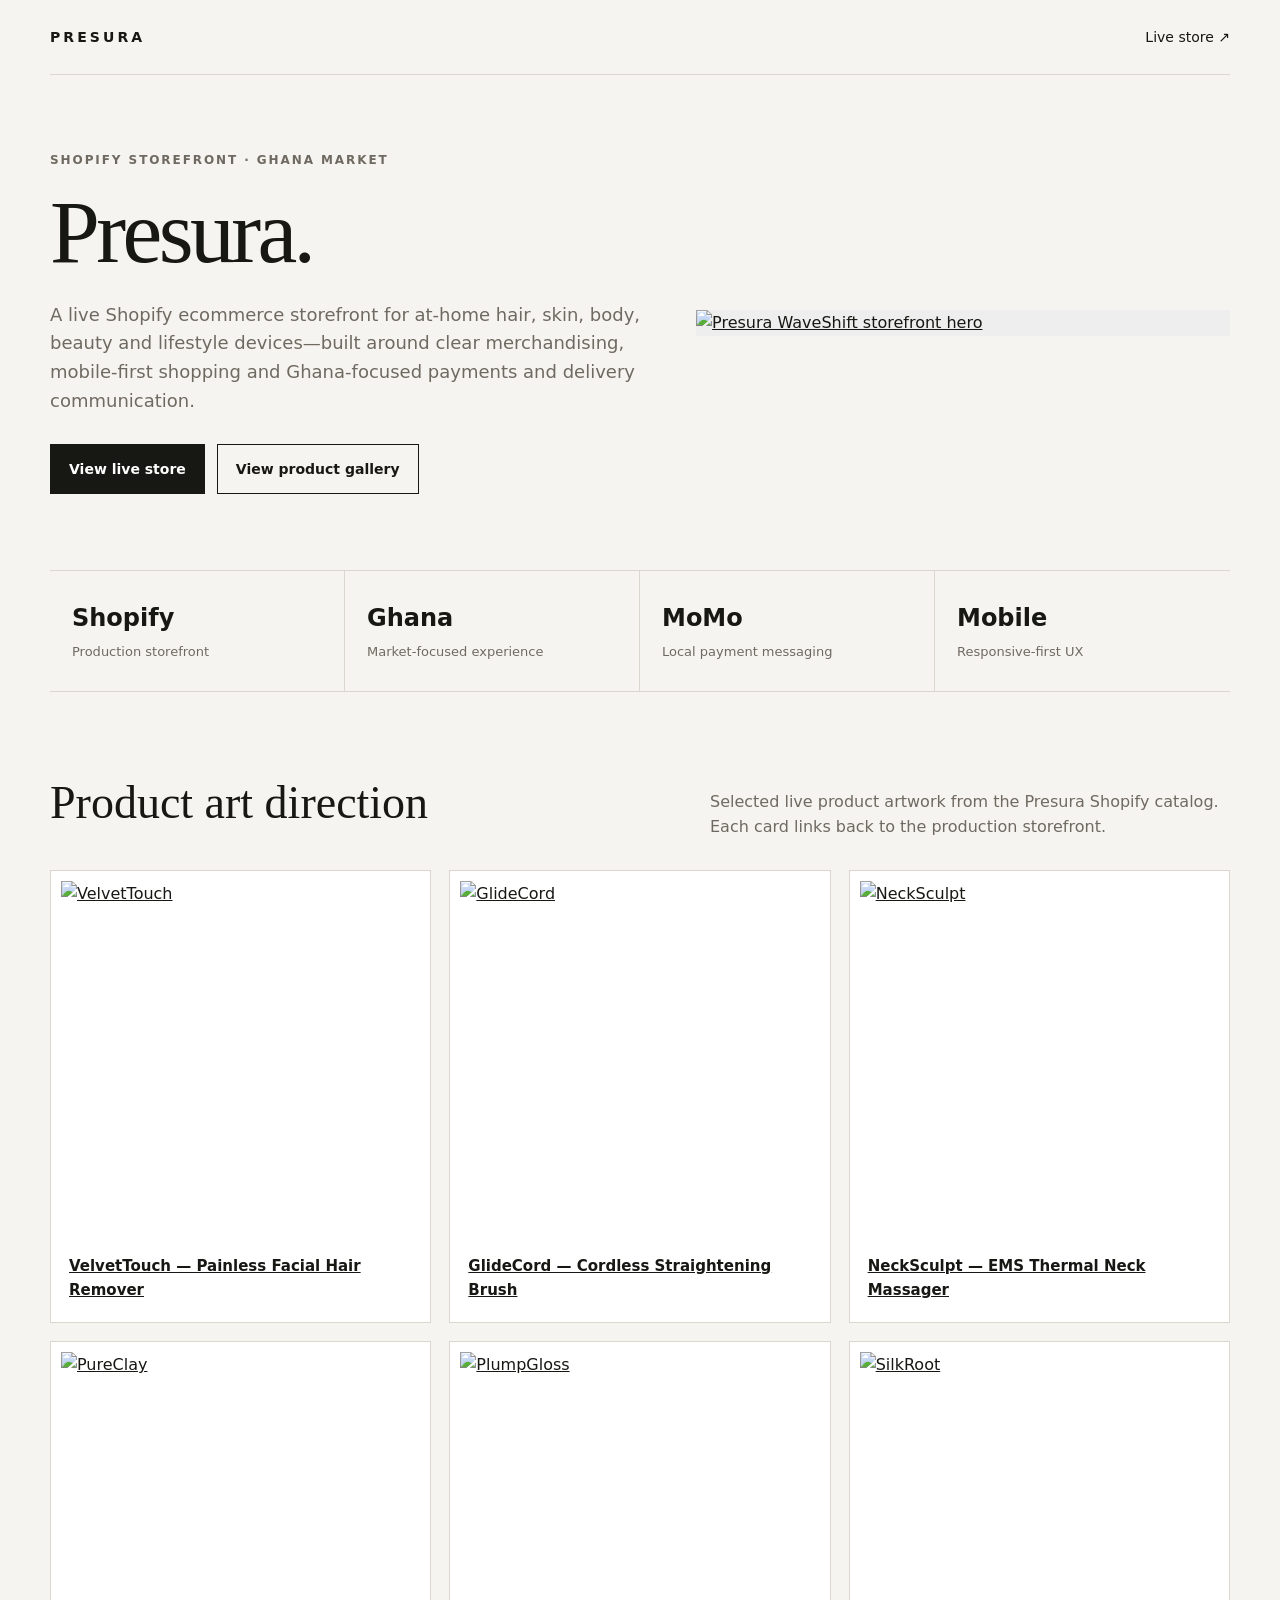
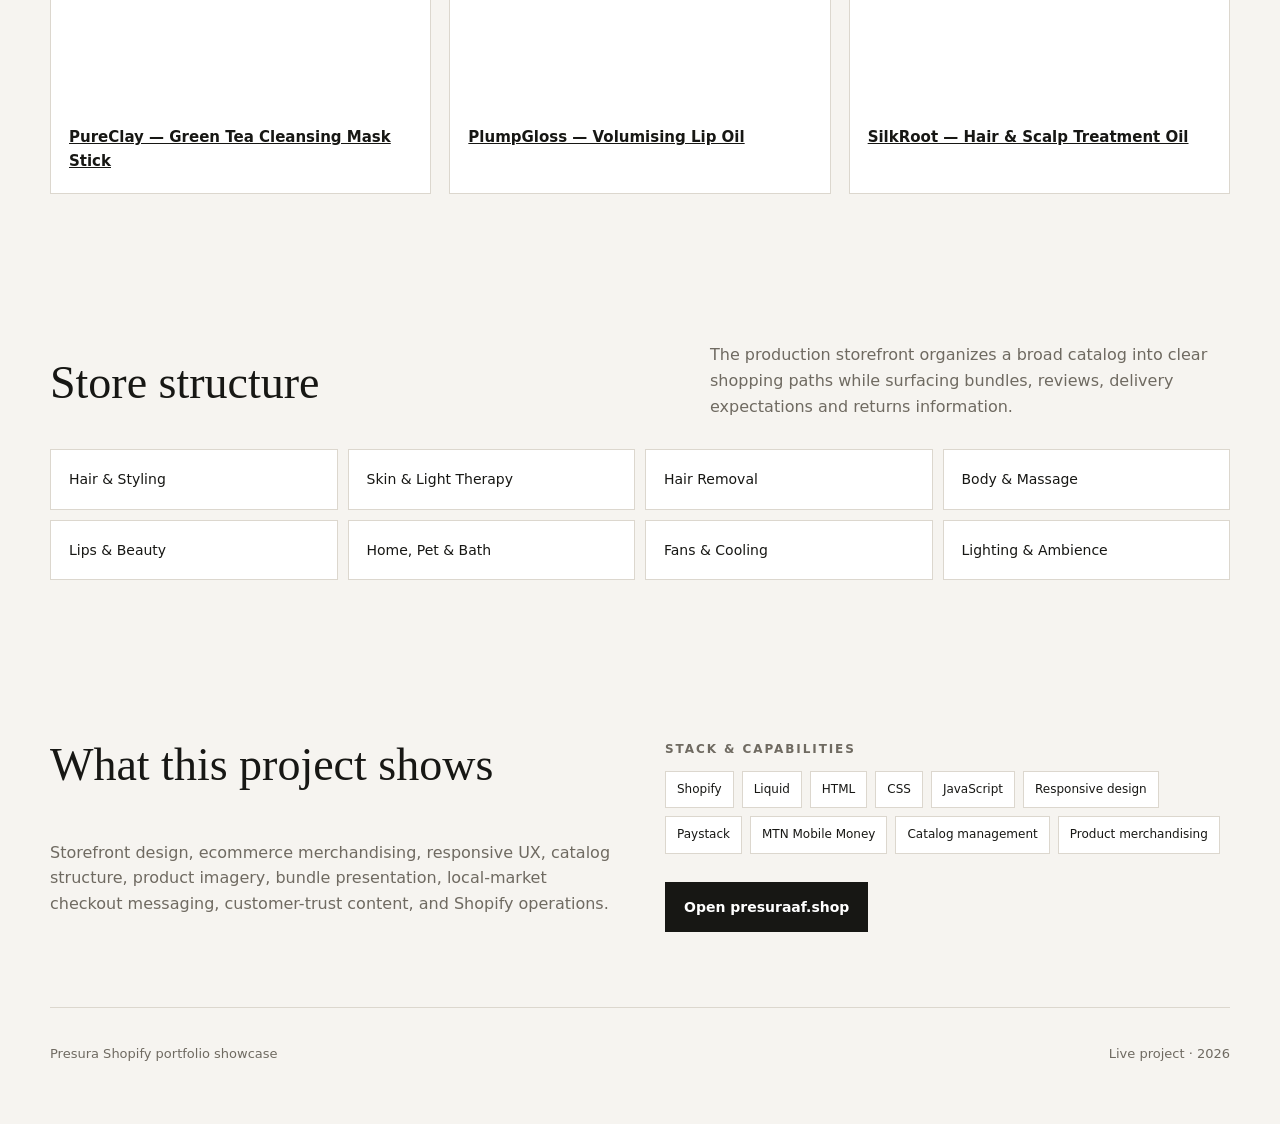
==== index.html @ dfd648a1 "Add responsive Presura project page" ====
<!doctype html>
<html lang="en">
<head>
  <meta charset="utf-8">
  <meta name="viewport" content="width=device-width,initial-scale=1">
  <meta name="description" content="Presura — Shopify storefront project for the Ghana market.">
  <title>Presura — Shopify Storefront Project</title>
  <style>
    :root{--bg:#f6f4f0;--ink:#171714;--muted:#6f6a61;--line:#dcd7ce;--card:#fff;--accent:#171714}
    *{box-sizing:border-box}body{margin:0;background:var(--bg);color:var(--ink);font-family:Inter,ui-sans-serif,system-ui,-apple-system,BlinkMacSystemFont,"Segoe UI",sans-serif;line-height:1.6}
    a{color:inherit}.wrap{width:min(1180px,calc(100% - 40px));margin:auto}.top{display:flex;justify-content:space-between;align-items:center;padding:26px 0;border-bottom:1px solid var(--line)}
    .brand{font-weight:800;letter-spacing:.22em;font-size:14px}.top a{font-size:14px;text-decoration:none}.hero{display:grid;grid-template-columns:1.05fr .95fr;gap:56px;align-items:center;padding:76px 0}
    .eyebrow{font-size:12px;font-weight:700;letter-spacing:.16em;text-transform:uppercase;color:var(--muted)}h1{font-family:Georgia,serif;font-weight:400;font-size:clamp(46px,7vw,92px);line-height:.96;letter-spacing:-.04em;margin:18px 0 26px}.lead{font-size:18px;color:var(--muted);max-width:62ch}
    .buttons{display:flex;gap:12px;flex-wrap:wrap;margin-top:28px}.btn{display:inline-block;text-decoration:none;padding:13px 18px;border:1px solid var(--ink);font-size:14px;font-weight:700}.btn.primary{background:var(--ink);color:#fff}
    .hero img{width:100%;display:block;background:#eee}.stats{display:grid;grid-template-columns:repeat(4,1fr);border-top:1px solid var(--line);border-bottom:1px solid var(--line)}.stat{padding:28px 22px;border-right:1px solid var(--line)}.stat:last-child{border-right:0}.stat b{display:block;font-size:24px}.stat span{font-size:13px;color:var(--muted)}
    section{padding:74px 0}.section-head{display:flex;justify-content:space-between;gap:20px;align-items:end;margin-bottom:30px}.section-head h2{font-family:Georgia,serif;font-size:46px;font-weight:400;margin:0}.section-head p{max-width:520px;color:var(--muted);margin:0}
    .grid{display:grid;grid-template-columns:repeat(3,1fr);gap:18px}.card{background:var(--card);border:1px solid var(--line);padding:10px}.card img{width:100%;aspect-ratio:1/1;object-fit:cover;display:block}.card h3{font-size:15px;margin:14px 8px 10px}.pill-grid{display:grid;grid-template-columns:repeat(4,1fr);gap:10px}.pill{padding:18px;border:1px solid var(--line);background:#fff;font-size:14px}
    .about{display:grid;grid-template-columns:1fr 1fr;gap:50px}.about h2{font-family:Georgia,serif;font-size:46px;font-weight:400;margin-top:0}.about p{color:var(--muted)}.stack{display:flex;gap:8px;flex-wrap:wrap}.stack span{border:1px solid var(--line);padding:8px 11px;background:#fff;font-size:12px}
    footer{padding:36px 0 60px;border-top:1px solid var(--line);display:flex;justify-content:space-between;color:var(--muted);font-size:13px}
    @media(max-width:800px){.hero,.about{grid-template-columns:1fr}.hero{gap:30px;padding:50px 0}.grid{grid-template-columns:1fr 1fr}.stats{grid-template-columns:1fr 1fr}.stat:nth-child(2){border-right:0}.pill-grid{grid-template-columns:1fr 1fr}.section-head{display:block}.section-head h2{margin-bottom:12px}}
    @media(max-width:520px){.wrap{width:min(100% - 28px,1180px)}.grid{grid-template-columns:1fr}.stats{grid-template-columns:1fr}.stat{border-right:0;border-bottom:1px solid var(--line)}.stat:last-child{border-bottom:0}.pill-grid{grid-template-columns:1fr}.top{align-items:flex-start}.hero h1{font-size:50px}}
  </style>
</head>
<body>
<div class="wrap">
  <nav class="top"><div class="brand">PRESURA</div><a href="https://presuraaf.shop/" target="_blank" rel="noopener">Live store ↗</a></nav>
  <main>
    <section class="hero">
      <div>
        <div class="eyebrow">Shopify storefront · Ghana market</div>
        <h1>Presura.</h1>
        <p class="lead">A live Shopify ecommerce storefront for at-home hair, skin, body, beauty and lifestyle devices—built around clear merchandising, mobile-first shopping and Ghana-focused payments and delivery communication.</p>
        <div class="buttons"><a class="btn primary" href="https://presuraaf.shop/" target="_blank" rel="noopener">View live store</a><a class="btn" href="#gallery">View product gallery</a></div>
      </div>
      <a href="https://presuraaf.shop/" target="_blank" rel="noopener"><img src="https://presuraaf.shop/cdn/shop/files/waveshift-premium-square-hero_558f9a95-9f2b-492e-aaca-9c8ec40a4f19.png?v=1787353689&width=1440" alt="Presura WaveShift storefront hero"></a>
    </section>
    <div class="stats">
      <div class="stat"><b>Shopify</b><span>Production storefront</span></div>
      <div class="stat"><b>Ghana</b><span>Market-focused experience</span></div>
      <div class="stat"><b>MoMo</b><span>Local payment messaging</span></div>
      <div class="stat"><b>Mobile</b><span>Responsive-first UX</span></div>
    </div>

    <section id="gallery">
      <div class="section-head"><h2>Product art direction</h2><p>Selected live product artwork from the Presura Shopify catalog. Each card links back to the production storefront.</p></div>
      <div class="grid">
        <a class="card" href="https://presuraaf.shop/products/painless-facial-hair-remover" target="_blank" rel="noopener"><img src="https://cdn.shopify.com/s/files/1/0751/5642/2822/files/velvettouch-premium-square-hero_81bf202a-76b9-41b2-b23b-fd3003b3212e.png?v=1787348892" alt="VelvetTouch"><h3>VelvetTouch — Painless Facial Hair Remover</h3></a>
        <a class="card" href="https://presuraaf.shop/products/cordless-straightening-brush" target="_blank" rel="noopener"><img src="https://cdn.shopify.com/s/files/1/0751/5642/2822/files/glidecord-premium-info-01_a433b6b3-46f8-4592-8563-14718a7f29b4.png?v=1787319326" alt="GlideCord"><h3>GlideCord — Cordless Straightening Brush</h3></a>
        <a class="card" href="https://presuraaf.shop/products/ems-thermal-neck-massager" target="_blank" rel="noopener"><img src="https://cdn.shopify.com/s/files/1/0751/5642/2822/files/necksculpt-premium-info-01_7b3035ab-c092-496f-9da7-fe75b9b31bba.png?v=1787341478" alt="NeckSculpt"><h3>NeckSculpt — EMS Thermal Neck Massager</h3></a>
        <a class="card" href="https://presuraaf.shop/products/green-tea-cleansing-mask-stick" target="_blank" rel="noopener"><img src="https://cdn.shopify.com/s/files/1/0751/5642/2822/files/pureclay-premium-info-01_402f3d30-fb5a-4df4-b449-0020885966b7.png?v=1787344303" alt="PureClay"><h3>PureClay — Green Tea Cleansing Mask Stick</h3></a>
        <a class="card" href="https://presuraaf.shop/products/volumising-lip-oil" target="_blank" rel="noopener"><img src="https://cdn.shopify.com/s/files/1/0751/5642/2822/files/plumpgloss-premium-info-01_a3bcde06-b8e0-4ef9-8380-a910f6d08490.png?v=1787343125" alt="PlumpGloss"><h3>PlumpGloss — Volumising Lip Oil</h3></a>
        <a class="card" href="https://presuraaf.shop/products/hair-scalp-treatment-oil" target="_blank" rel="noopener"><img src="https://cdn.shopify.com/s/files/1/0751/5642/2822/files/silkroot-premium-info-01_6061d4cc-27c5-4e11-90ab-eb21cfce92a0.png?v=1787347627" alt="SilkRoot"><h3>SilkRoot — Hair & Scalp Treatment Oil</h3></a>
      </div>
    </section>

    <section>
      <div class="section-head"><h2>Store structure</h2><p>The production storefront organizes a broad catalog into clear shopping paths while surfacing bundles, reviews, delivery expectations and returns information.</p></div>
      <div class="pill-grid"><div class="pill">Hair & Styling</div><div class="pill">Skin & Light Therapy</div><div class="pill">Hair Removal</div><div class="pill">Body & Massage</div><div class="pill">Lips & Beauty</div><div class="pill">Home, Pet & Bath</div><div class="pill">Fans & Cooling</div><div class="pill">Lighting & Ambience</div></div>
    </section>

    <section class="about">
      <div><h2>What this project shows</h2><p>Storefront design, ecommerce merchandising, responsive UX, catalog structure, product imagery, bundle presentation, local-market checkout messaging, customer-trust content, and Shopify operations.</p></div>
      <div><p class="eyebrow">Stack & capabilities</p><div class="stack"><span>Shopify</span><span>Liquid</span><span>HTML</span><span>CSS</span><span>JavaScript</span><span>Responsive design</span><span>Paystack</span><span>MTN Mobile Money</span><span>Catalog management</span><span>Product merchandising</span></div><div class="buttons"><a class="btn primary" href="https://presuraaf.shop/" target="_blank" rel="noopener">Open presuraaf.shop</a></div></div>
    </section>
  </main>
  <footer><span>Presura Shopify portfolio showcase</span><span>Live project · 2026</span></footer>
</div>
</body>
</html>
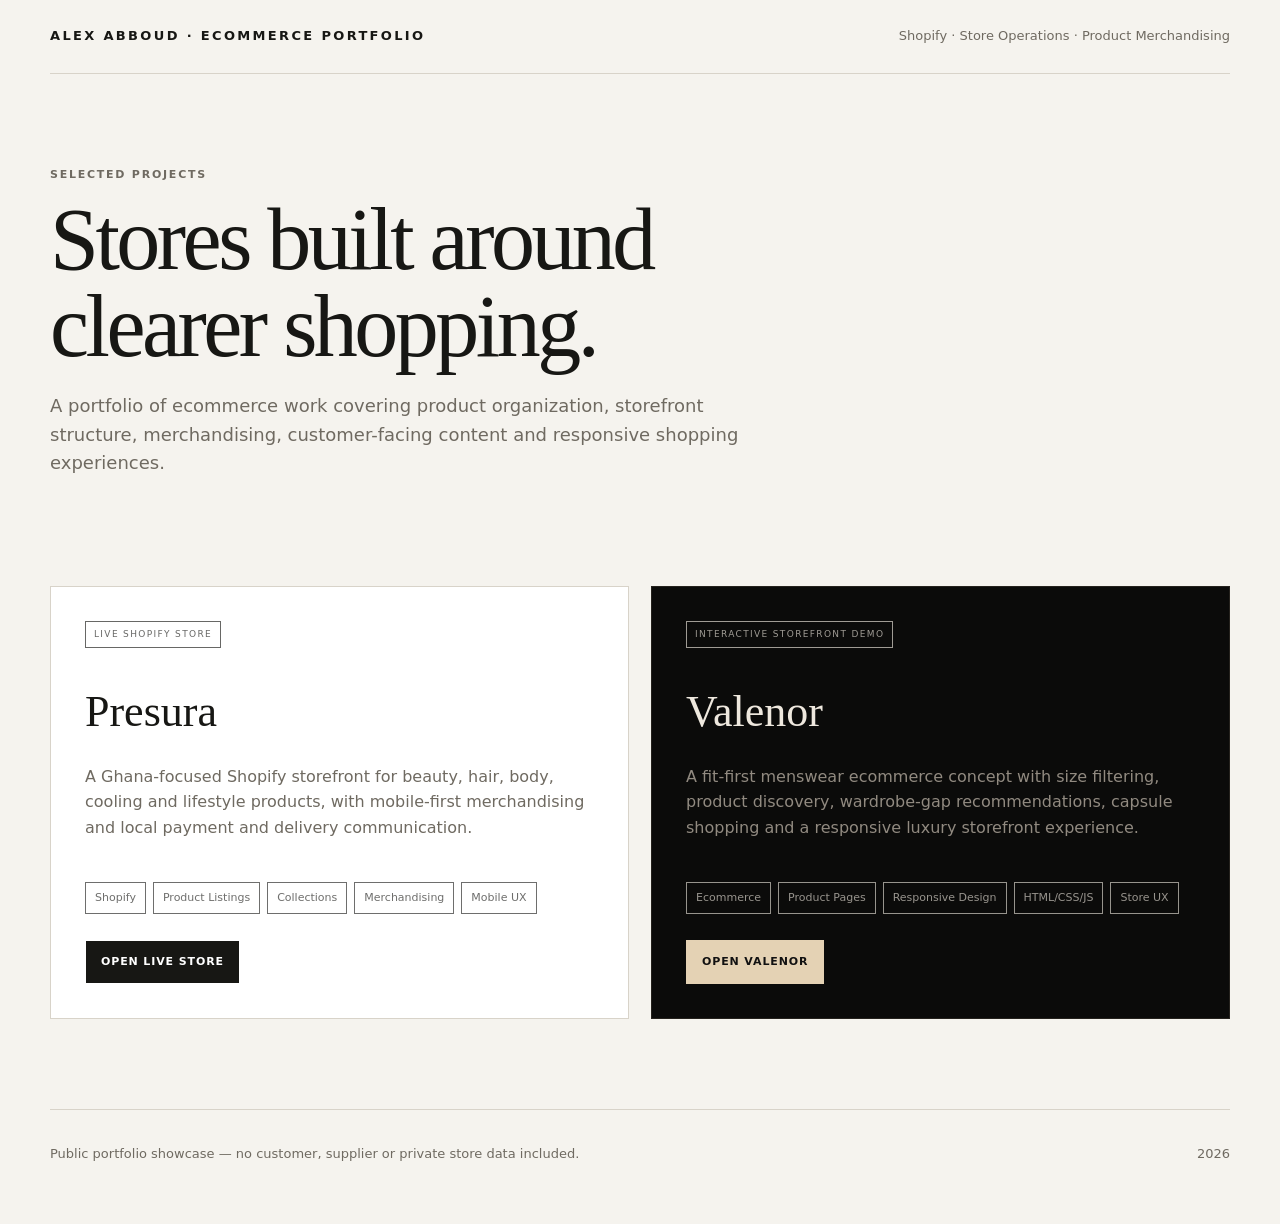
==== commit 446a79fa: "Show Presura and Valenor in ecommerce portfolio" ====
--- a/index.html
+++ b/index.html
@@ -1,69 +1,39 @@
 <!doctype html>
 <html lang="en">
 <head>
-  <meta charset="utf-8">
-  <meta name="viewport" content="width=device-width,initial-scale=1">
-  <meta name="description" content="Presura — Shopify storefront project for the Ghana market.">
-  <title>Presura — Shopify Storefront Project</title>
-  <style>
-    :root{--bg:#f6f4f0;--ink:#171714;--muted:#6f6a61;--line:#dcd7ce;--card:#fff;--accent:#171714}
-    *{box-sizing:border-box}body{margin:0;background:var(--bg);color:var(--ink);font-family:Inter,ui-sans-serif,system-ui,-apple-system,BlinkMacSystemFont,"Segoe UI",sans-serif;line-height:1.6}
-    a{color:inherit}.wrap{width:min(1180px,calc(100% - 40px));margin:auto}.top{display:flex;justify-content:space-between;align-items:center;padding:26px 0;border-bottom:1px solid var(--line)}
-    .brand{font-weight:800;letter-spacing:.22em;font-size:14px}.top a{font-size:14px;text-decoration:none}.hero{display:grid;grid-template-columns:1.05fr .95fr;gap:56px;align-items:center;padding:76px 0}
-    .eyebrow{font-size:12px;font-weight:700;letter-spacing:.16em;text-transform:uppercase;color:var(--muted)}h1{font-family:Georgia,serif;font-weight:400;font-size:clamp(46px,7vw,92px);line-height:.96;letter-spacing:-.04em;margin:18px 0 26px}.lead{font-size:18px;color:var(--muted);max-width:62ch}
-    .buttons{display:flex;gap:12px;flex-wrap:wrap;margin-top:28px}.btn{display:inline-block;text-decoration:none;padding:13px 18px;border:1px solid var(--ink);font-size:14px;font-weight:700}.btn.primary{background:var(--ink);color:#fff}
-    .hero img{width:100%;display:block;background:#eee}.stats{display:grid;grid-template-columns:repeat(4,1fr);border-top:1px solid var(--line);border-bottom:1px solid var(--line)}.stat{padding:28px 22px;border-right:1px solid var(--line)}.stat:last-child{border-right:0}.stat b{display:block;font-size:24px}.stat span{font-size:13px;color:var(--muted)}
-    section{padding:74px 0}.section-head{display:flex;justify-content:space-between;gap:20px;align-items:end;margin-bottom:30px}.section-head h2{font-family:Georgia,serif;font-size:46px;font-weight:400;margin:0}.section-head p{max-width:520px;color:var(--muted);margin:0}
-    .grid{display:grid;grid-template-columns:repeat(3,1fr);gap:18px}.card{background:var(--card);border:1px solid var(--line);padding:10px}.card img{width:100%;aspect-ratio:1/1;object-fit:cover;display:block}.card h3{font-size:15px;margin:14px 8px 10px}.pill-grid{display:grid;grid-template-columns:repeat(4,1fr);gap:10px}.pill{padding:18px;border:1px solid var(--line);background:#fff;font-size:14px}
-    .about{display:grid;grid-template-columns:1fr 1fr;gap:50px}.about h2{font-family:Georgia,serif;font-size:46px;font-weight:400;margin-top:0}.about p{color:var(--muted)}.stack{display:flex;gap:8px;flex-wrap:wrap}.stack span{border:1px solid var(--line);padding:8px 11px;background:#fff;font-size:12px}
-    footer{padding:36px 0 60px;border-top:1px solid var(--line);display:flex;justify-content:space-between;color:var(--muted);font-size:13px}
-    @media(max-width:800px){.hero,.about{grid-template-columns:1fr}.hero{gap:30px;padding:50px 0}.grid{grid-template-columns:1fr 1fr}.stats{grid-template-columns:1fr 1fr}.stat:nth-child(2){border-right:0}.pill-grid{grid-template-columns:1fr 1fr}.section-head{display:block}.section-head h2{margin-bottom:12px}}
-    @media(max-width:520px){.wrap{width:min(100% - 28px,1180px)}.grid{grid-template-columns:1fr}.stats{grid-template-columns:1fr}.stat{border-right:0;border-bottom:1px solid var(--line)}.stat:last-child{border-bottom:0}.pill-grid{grid-template-columns:1fr}.top{align-items:flex-start}.hero h1{font-size:50px}}
-  </style>
+<meta charset="utf-8">
+<meta name="viewport" content="width=device-width,initial-scale=1">
+<meta name="description" content="Alex Abboud — ecommerce and Shopify portfolio featuring Presura and Valenor.">
+<title>Alex Abboud — Ecommerce Portfolio</title>
+<style>
+:root{--bg:#f5f3ee;--ink:#171714;--muted:#6f6a61;--line:#d8d3c9;--card:#fff}*{box-sizing:border-box}body{margin:0;background:var(--bg);color:var(--ink);font-family:Inter,ui-sans-serif,system-ui,-apple-system,BlinkMacSystemFont,"Segoe UI",sans-serif;line-height:1.6}a{color:inherit}.wrap{width:min(1180px,calc(100% - 40px));margin:auto}.top{display:flex;justify-content:space-between;align-items:center;padding:26px 0;border-bottom:1px solid var(--line)}.brand{font-weight:800;letter-spacing:.18em;font-size:13px}.top span{font-size:13px;color:var(--muted)}.hero{padding:92px 0 70px}.eyebrow{text-transform:uppercase;letter-spacing:.16em;font-size:11px;font-weight:700;color:var(--muted)}h1{font-family:Georgia,serif;font-weight:400;font-size:clamp(48px,7vw,88px);line-height:.98;letter-spacing:-.04em;margin:14px 0 22px}.lead{font-size:18px;color:var(--muted);max-width:720px}.projects{display:grid;grid-template-columns:1fr 1fr;gap:22px;padding:20px 0 90px}.project{background:var(--card);border:1px solid var(--line);padding:34px;display:flex;flex-direction:column;min-height:430px}.project.dark{background:#0b0b0a;color:#eee8de;border-color:#25221d}.project.dark .muted{color:#918a80}.tag{display:inline-block;width:max-content;border:1px solid currentColor;padding:5px 8px;font-size:9px;letter-spacing:.15em;text-transform:uppercase;opacity:.65}.project h2{font-family:Georgia,serif;font-weight:400;font-size:44px;line-height:1;margin:42px 0 14px}.muted{color:var(--muted)}.project .spacer{flex:1}.skills{display:flex;gap:7px;flex-wrap:wrap;margin:26px 0}.skills span{border:1px solid currentColor;padding:6px 9px;font-size:11px;opacity:.62}.actions{display:flex;gap:10px;flex-wrap:wrap}.btn{display:inline-block;text-decoration:none;border:1px solid currentColor;padding:12px 15px;font-size:11px;font-weight:700;letter-spacing:.08em;text-transform:uppercase}.btn.primary{background:var(--ink);color:#fff}.dark .btn.primary{background:#e4d2b4;color:#111;border-color:#e4d2b4}.note{border-top:1px solid var(--line);padding:34px 0 60px;color:var(--muted);font-size:13px;display:flex;justify-content:space-between;gap:20px}@media(max-width:760px){.projects{grid-template-columns:1fr}.hero{padding:60px 0 40px}.project{min-height:380px}.note{display:block}}
+</style>
 </head>
 <body>
 <div class="wrap">
-  <nav class="top"><div class="brand">PRESURA</div><a href="https://presuraaf.shop/" target="_blank" rel="noopener">Live store ↗</a></nav>
+  <header class="top"><div class="brand">ALEX ABBOUD · ECOMMERCE PORTFOLIO</div><span>Shopify · Store Operations · Product Merchandising</span></header>
   <main>
-    <section class="hero">
-      <div>
-        <div class="eyebrow">Shopify storefront · Ghana market</div>
-        <h1>Presura.</h1>
-        <p class="lead">A live Shopify ecommerce storefront for at-home hair, skin, body, beauty and lifestyle devices—built around clear merchandising, mobile-first shopping and Ghana-focused payments and delivery communication.</p>
-        <div class="buttons"><a class="btn primary" href="https://presuraaf.shop/" target="_blank" rel="noopener">View live store</a><a class="btn" href="#gallery">View product gallery</a></div>
-      </div>
-      <a href="https://presuraaf.shop/" target="_blank" rel="noopener"><img src="https://presuraaf.shop/cdn/shop/files/waveshift-premium-square-hero_558f9a95-9f2b-492e-aaca-9c8ec40a4f19.png?v=1787353689&width=1440" alt="Presura WaveShift storefront hero"></a>
-    </section>
-    <div class="stats">
-      <div class="stat"><b>Shopify</b><span>Production storefront</span></div>
-      <div class="stat"><b>Ghana</b><span>Market-focused experience</span></div>
-      <div class="stat"><b>MoMo</b><span>Local payment messaging</span></div>
-      <div class="stat"><b>Mobile</b><span>Responsive-first UX</span></div>
-    </div>
-
-    <section id="gallery">
-      <div class="section-head"><h2>Product art direction</h2><p>Selected live product artwork from the Presura Shopify catalog. Each card links back to the production storefront.</p></div>
-      <div class="grid">
-        <a class="card" href="https://presuraaf.shop/products/painless-facial-hair-remover" target="_blank" rel="noopener"><img src="https://cdn.shopify.com/s/files/1/0751/5642/2822/files/velvettouch-premium-square-hero_81bf202a-76b9-41b2-b23b-fd3003b3212e.png?v=1787348892" alt="VelvetTouch"><h3>VelvetTouch — Painless Facial Hair Remover</h3></a>
-        <a class="card" href="https://presuraaf.shop/products/cordless-straightening-brush" target="_blank" rel="noopener"><img src="https://cdn.shopify.com/s/files/1/0751/5642/2822/files/glidecord-premium-info-01_a433b6b3-46f8-4592-8563-14718a7f29b4.png?v=1787319326" alt="GlideCord"><h3>GlideCord — Cordless Straightening Brush</h3></a>
-        <a class="card" href="https://presuraaf.shop/products/ems-thermal-neck-massager" target="_blank" rel="noopener"><img src="https://cdn.shopify.com/s/files/1/0751/5642/2822/files/necksculpt-premium-info-01_7b3035ab-c092-496f-9da7-fe75b9b31bba.png?v=1787341478" alt="NeckSculpt"><h3>NeckSculpt — EMS Thermal Neck Massager</h3></a>
-        <a class="card" href="https://presuraaf.shop/products/green-tea-cleansing-mask-stick" target="_blank" rel="noopener"><img src="https://cdn.shopify.com/s/files/1/0751/5642/2822/files/pureclay-premium-info-01_402f3d30-fb5a-4df4-b449-0020885966b7.png?v=1787344303" alt="PureClay"><h3>PureClay — Green Tea Cleansing Mask Stick</h3></a>
-        <a class="card" href="https://presuraaf.shop/products/volumising-lip-oil" target="_blank" rel="noopener"><img src="https://cdn.shopify.com/s/files/1/0751/5642/2822/files/plumpgloss-premium-info-01_a3bcde06-b8e0-4ef9-8380-a910f6d08490.png?v=1787343125" alt="PlumpGloss"><h3>PlumpGloss — Volumising Lip Oil</h3></a>
-        <a class="card" href="https://presuraaf.shop/products/hair-scalp-treatment-oil" target="_blank" rel="noopener"><img src="https://cdn.shopify.com/s/files/1/0751/5642/2822/files/silkroot-premium-info-01_6061d4cc-27c5-4e11-90ab-eb21cfce92a0.png?v=1787347627" alt="SilkRoot"><h3>SilkRoot — Hair & Scalp Treatment Oil</h3></a>
-      </div>
-    </section>
-
-    <section>
-      <div class="section-head"><h2>Store structure</h2><p>The production storefront organizes a broad catalog into clear shopping paths while surfacing bundles, reviews, delivery expectations and returns information.</p></div>
-      <div class="pill-grid"><div class="pill">Hair & Styling</div><div class="pill">Skin & Light Therapy</div><div class="pill">Hair Removal</div><div class="pill">Body & Massage</div><div class="pill">Lips & Beauty</div><div class="pill">Home, Pet & Bath</div><div class="pill">Fans & Cooling</div><div class="pill">Lighting & Ambience</div></div>
-    </section>
-
-    <section class="about">
-      <div><h2>What this project shows</h2><p>Storefront design, ecommerce merchandising, responsive UX, catalog structure, product imagery, bundle presentation, local-market checkout messaging, customer-trust content, and Shopify operations.</p></div>
-      <div><p class="eyebrow">Stack & capabilities</p><div class="stack"><span>Shopify</span><span>Liquid</span><span>HTML</span><span>CSS</span><span>JavaScript</span><span>Responsive design</span><span>Paystack</span><span>MTN Mobile Money</span><span>Catalog management</span><span>Product merchandising</span></div><div class="buttons"><a class="btn primary" href="https://presuraaf.shop/" target="_blank" rel="noopener">Open presuraaf.shop</a></div></div>
+    <section class="hero"><div class="eyebrow">Selected projects</div><h1>Stores built around<br>clearer shopping.</h1><p class="lead">A portfolio of ecommerce work covering product organization, storefront structure, merchandising, customer-facing content and responsive shopping experiences.</p></section>
+    <section class="projects">
+      <article class="project">
+        <span class="tag">Live Shopify Store</span>
+        <h2>Presura</h2>
+        <p class="muted">A Ghana-focused Shopify storefront for beauty, hair, body, cooling and lifestyle products, with mobile-first merchandising and local payment and delivery communication.</p>
+        <div class="spacer"></div>
+        <div class="skills"><span>Shopify</span><span>Product Listings</span><span>Collections</span><span>Merchandising</span><span>Mobile UX</span></div>
+        <div class="actions"><a class="btn primary" href="https://presuraaf.shop/" target="_blank" rel="noopener">Open live store</a></div>
+      </article>
+      <article class="project dark">
+        <span class="tag">Interactive Storefront Demo</span>
+        <h2>Valenor</h2>
+        <p class="muted">A fit-first menswear ecommerce concept with size filtering, product discovery, wardrobe-gap recommendations, capsule shopping and a responsive luxury storefront experience.</p>
+        <div class="spacer"></div>
+        <div class="skills"><span>Ecommerce</span><span>Product Pages</span><span>Responsive Design</span><span>HTML/CSS/JS</span><span>Store UX</span></div>
+        <div class="actions"><a class="btn primary" href="valenor/">Open Valenor</a></div>
+      </article>
     </section>
   </main>
-  <footer><span>Presura Shopify portfolio showcase</span><span>Live project · 2026</span></footer>
+  <footer class="note"><span>Public portfolio showcase — no customer, supplier or private store data included.</span><span>2026</span></footer>
 </div>
 </body>
-</html>
+</html>
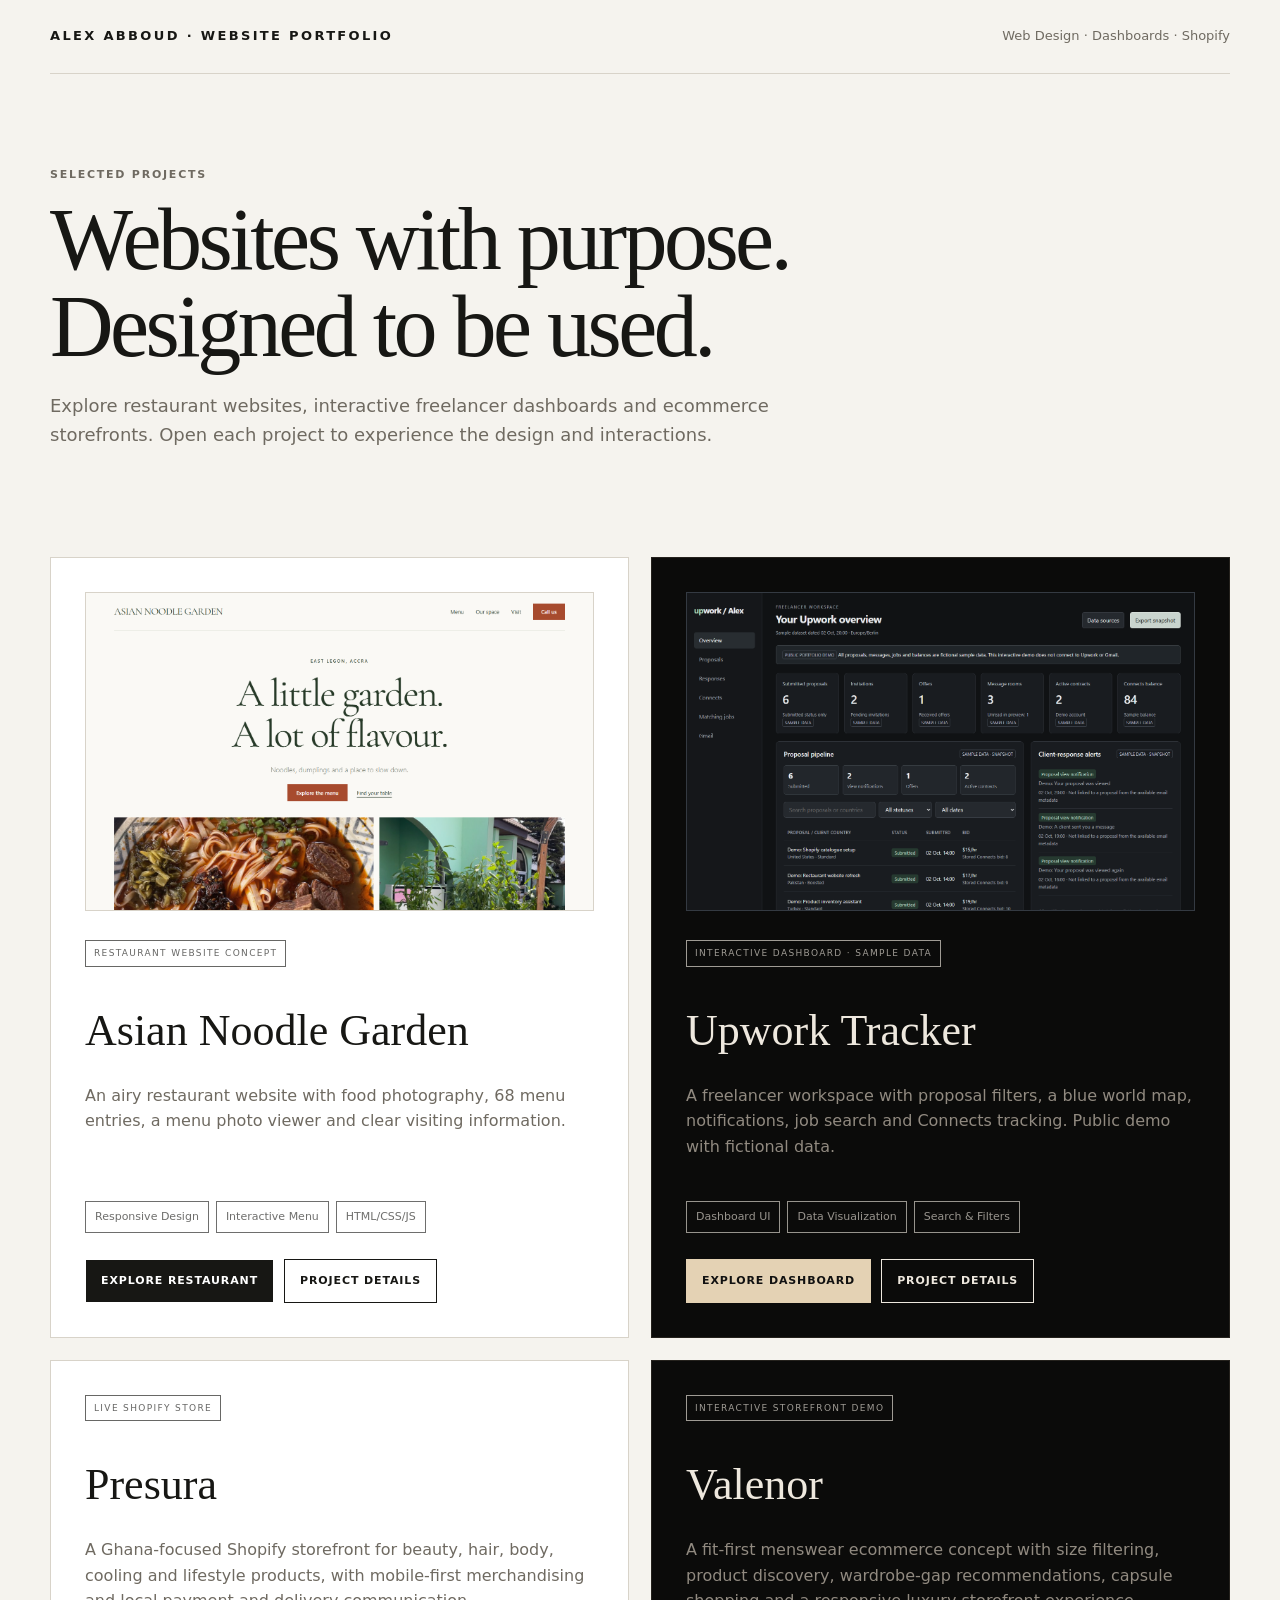
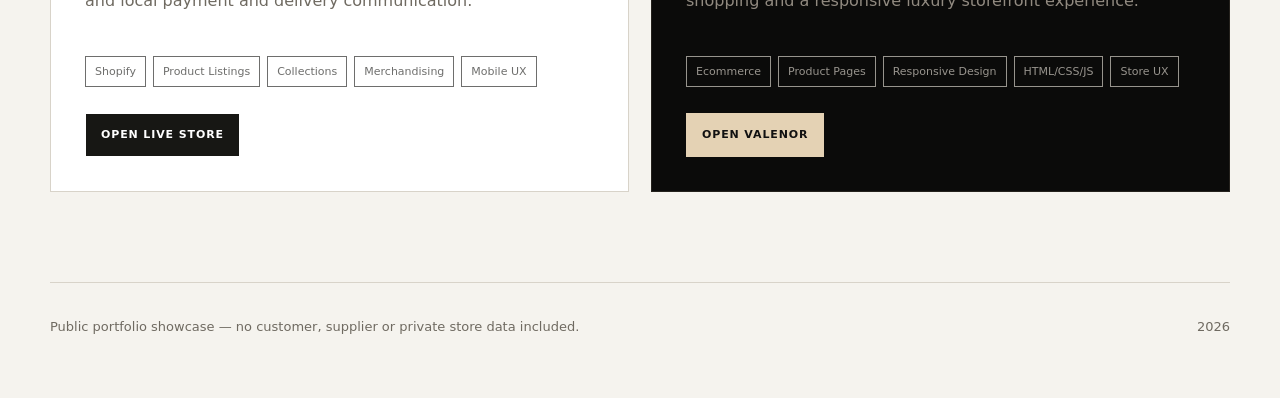
==== commit 1d370274: "Add restaurant website and public sample-data Upwork dashboard with screenshots" ====
--- a/index.html
+++ b/index.html
@@ -1,39 +1,42 @@
-<!doctype html>
-<html lang="en">
-<head>
-<meta charset="utf-8">
-<meta name="viewport" content="width=device-width,initial-scale=1">
-<meta name="description" content="Alex Abboud — ecommerce and Shopify portfolio featuring Presura and Valenor.">
-<title>Alex Abboud — Ecommerce Portfolio</title>
-<style>
-:root{--bg:#f5f3ee;--ink:#171714;--muted:#6f6a61;--line:#d8d3c9;--card:#fff}*{box-sizing:border-box}body{margin:0;background:var(--bg);color:var(--ink);font-family:Inter,ui-sans-serif,system-ui,-apple-system,BlinkMacSystemFont,"Segoe UI",sans-serif;line-height:1.6}a{color:inherit}.wrap{width:min(1180px,calc(100% - 40px));margin:auto}.top{display:flex;justify-content:space-between;align-items:center;padding:26px 0;border-bottom:1px solid var(--line)}.brand{font-weight:800;letter-spacing:.18em;font-size:13px}.top span{font-size:13px;color:var(--muted)}.hero{padding:92px 0 70px}.eyebrow{text-transform:uppercase;letter-spacing:.16em;font-size:11px;font-weight:700;color:var(--muted)}h1{font-family:Georgia,serif;font-weight:400;font-size:clamp(48px,7vw,88px);line-height:.98;letter-spacing:-.04em;margin:14px 0 22px}.lead{font-size:18px;color:var(--muted);max-width:720px}.projects{display:grid;grid-template-columns:1fr 1fr;gap:22px;padding:20px 0 90px}.project{background:var(--card);border:1px solid var(--line);padding:34px;display:flex;flex-direction:column;min-height:430px}.project.dark{background:#0b0b0a;color:#eee8de;border-color:#25221d}.project.dark .muted{color:#918a80}.tag{display:inline-block;width:max-content;border:1px solid currentColor;padding:5px 8px;font-size:9px;letter-spacing:.15em;text-transform:uppercase;opacity:.65}.project h2{font-family:Georgia,serif;font-weight:400;font-size:44px;line-height:1;margin:42px 0 14px}.muted{color:var(--muted)}.project .spacer{flex:1}.skills{display:flex;gap:7px;flex-wrap:wrap;margin:26px 0}.skills span{border:1px solid currentColor;padding:6px 9px;font-size:11px;opacity:.62}.actions{display:flex;gap:10px;flex-wrap:wrap}.btn{display:inline-block;text-decoration:none;border:1px solid currentColor;padding:12px 15px;font-size:11px;font-weight:700;letter-spacing:.08em;text-transform:uppercase}.btn.primary{background:var(--ink);color:#fff}.dark .btn.primary{background:#e4d2b4;color:#111;border-color:#e4d2b4}.note{border-top:1px solid var(--line);padding:34px 0 60px;color:var(--muted);font-size:13px;display:flex;justify-content:space-between;gap:20px}@media(max-width:760px){.projects{grid-template-columns:1fr}.hero{padding:60px 0 40px}.project{min-height:380px}.note{display:block}}
-</style>
-</head>
-<body>
-<div class="wrap">
-  <header class="top"><div class="brand">ALEX ABBOUD · ECOMMERCE PORTFOLIO</div><span>Shopify · Store Operations · Product Merchandising</span></header>
-  <main>
-    <section class="hero"><div class="eyebrow">Selected projects</div><h1>Stores built around<br>clearer shopping.</h1><p class="lead">A portfolio of ecommerce work covering product organization, storefront structure, merchandising, customer-facing content and responsive shopping experiences.</p></section>
+<!doctype html>
+<html lang="en">
+<head>
+<meta charset="utf-8">
+<meta name="viewport" content="width=device-width,initial-scale=1">
+<meta name="description" content="Alex Abboud — restaurant websites, interactive dashboards and Shopify storefronts.">
+<title>Alex Abboud — Website Portfolio</title>
+<style>
+:root{--bg:#f5f3ee;--ink:#171714;--muted:#6f6a61;--line:#d8d3c9;--card:#fff}*{box-sizing:border-box}body{margin:0;background:var(--bg);color:var(--ink);font-family:Inter,ui-sans-serif,system-ui,-apple-system,BlinkMacSystemFont,"Segoe UI",sans-serif;line-height:1.6}a{color:inherit}.wrap{width:min(1180px,calc(100% - 40px));margin:auto}.top{display:flex;justify-content:space-between;align-items:center;padding:26px 0;border-bottom:1px solid var(--line)}.brand{font-weight:800;letter-spacing:.18em;font-size:13px}.top span{font-size:13px;color:var(--muted)}.hero{padding:92px 0 70px}.eyebrow{text-transform:uppercase;letter-spacing:.16em;font-size:11px;font-weight:700;color:var(--muted)}h1{font-family:Georgia,serif;font-weight:400;font-size:clamp(48px,7vw,88px);line-height:.98;letter-spacing:-.04em;margin:14px 0 22px}.lead{font-size:18px;color:var(--muted);max-width:720px}.projects{display:grid;grid-template-columns:1fr 1fr;gap:22px;padding:20px 0 90px}.project{background:var(--card);border:1px solid var(--line);padding:34px;display:flex;flex-direction:column;min-height:430px}.project.dark{background:#0b0b0a;color:#eee8de;border-color:#25221d}.project.dark .muted{color:#918a80}.tag{display:inline-block;width:max-content;border:1px solid currentColor;padding:5px 8px;font-size:9px;letter-spacing:.15em;text-transform:uppercase;opacity:.65}.project h2{font-family:Georgia,serif;font-weight:400;font-size:44px;line-height:1;margin:42px 0 14px}.muted{color:var(--muted)}.project .spacer{flex:1}.skills{display:flex;gap:7px;flex-wrap:wrap;margin:26px 0}.skills span{border:1px solid currentColor;padding:6px 9px;font-size:11px;opacity:.62}.actions{display:flex;gap:10px;flex-wrap:wrap}.btn{display:inline-block;text-decoration:none;border:1px solid currentColor;padding:12px 15px;font-size:11px;font-weight:700;letter-spacing:.08em;text-transform:uppercase}.btn.primary{background:var(--ink);color:#fff}.dark .btn.primary{background:#e4d2b4;color:#111;border-color:#e4d2b4}.note{border-top:1px solid var(--line);padding:34px 0 60px;color:var(--muted);font-size:13px;display:flex;justify-content:space-between;gap:20px}@media(max-width:760px){.projects{grid-template-columns:1fr}.hero{padding:60px 0 40px}.project{min-height:380px}.note{display:block}}
+</style>
+</head>
+<body>
+<div class="wrap">
+  <header class="top"><div class="brand">ALEX ABBOUD · WEBSITE PORTFOLIO</div><span>Web Design · Dashboards · Shopify</span></header>
+  <main>
+    <section class="hero"><div class="eyebrow">Selected projects</div><h1>Websites with purpose.<br>Designed to be used.</h1><p class="lead">Explore restaurant websites, interactive freelancer dashboards and ecommerce storefronts. Open each project to experience the design and interactions.</p></section>
     <section class="projects">
-      <article class="project">
-        <span class="tag">Live Shopify Store</span>
-        <h2>Presura</h2>
-        <p class="muted">A Ghana-focused Shopify storefront for beauty, hair, body, cooling and lifestyle products, with mobile-first merchandising and local payment and delivery communication.</p>
-        <div class="spacer"></div>
-        <div class="skills"><span>Shopify</span><span>Product Listings</span><span>Collections</span><span>Merchandising</span><span>Mobile UX</span></div>
-        <div class="actions"><a class="btn primary" href="https://presuraaf.shop/" target="_blank" rel="noopener">Open live store</a></div>
-      </article>
-      <article class="project dark">
-        <span class="tag">Interactive Storefront Demo</span>
-        <h2>Valenor</h2>
-        <p class="muted">A fit-first menswear ecommerce concept with size filtering, product discovery, wardrobe-gap recommendations, capsule shopping and a responsive luxury storefront experience.</p>
-        <div class="spacer"></div>
-        <div class="skills"><span>Ecommerce</span><span>Product Pages</span><span>Responsive Design</span><span>HTML/CSS/JS</span><span>Store UX</span></div>
-        <div class="actions"><a class="btn primary" href="valenor/">Open Valenor</a></div>
-      </article>
-    </section>
-  </main>
-  <footer class="note"><span>Public portfolio showcase — no customer, supplier or private store data included.</span><span>2026</span></footer>
-</div>
-</body>
+<article class="project"><a href="asian-noodle-garden/"><img src="screenshots/restaurant-desktop.png" alt="Asian Noodle Garden website preview" style="width:100%;aspect-ratio:1.6;object-fit:cover;object-position:top;border:1px solid #d8d3c9"></a><span class="tag" style="margin-top:22px">Restaurant Website Concept</span><h2>Asian Noodle Garden</h2><p class="muted">An airy restaurant website with food photography, 68 menu entries, a menu photo viewer and clear visiting information.</p><div class="spacer"></div><div class="skills"><span>Responsive Design</span><span>Interactive Menu</span><span>HTML/CSS/JS</span></div><div class="actions"><a class="btn primary" href="asian-noodle-garden/">Explore restaurant</a><a class="btn" href="https://github.com/alexabbou9-tech/SITES-PROJECT/tree/main/asian-noodle-garden">Project details</a></div></article>
+<article class="project dark"><a href="upwork-tracker/"><img src="screenshots/upwork-desktop.png" alt="Upwork tracking dashboard preview" style="width:100%;aspect-ratio:1.6;object-fit:cover;object-position:top;border:1px solid #343a42"></a><span class="tag" style="margin-top:22px">Interactive Dashboard · Sample Data</span><h2>Upwork Tracker</h2><p class="muted">A freelancer workspace with proposal filters, a blue world map, notifications, job search and Connects tracking. Public demo with fictional data.</p><div class="spacer"></div><div class="skills"><span>Dashboard UI</span><span>Data Visualization</span><span>Search & Filters</span></div><div class="actions"><a class="btn primary" href="upwork-tracker/">Explore dashboard</a><a class="btn" href="https://github.com/alexabbou9-tech/SITES-PROJECT/tree/main/upwork-tracker">Project details</a></div></article>
+
+      <article class="project">
+        <span class="tag">Live Shopify Store</span>
+        <h2>Presura</h2>
+        <p class="muted">A Ghana-focused Shopify storefront for beauty, hair, body, cooling and lifestyle products, with mobile-first merchandising and local payment and delivery communication.</p>
+        <div class="spacer"></div>
+        <div class="skills"><span>Shopify</span><span>Product Listings</span><span>Collections</span><span>Merchandising</span><span>Mobile UX</span></div>
+        <div class="actions"><a class="btn primary" href="https://presuraaf.shop/" target="_blank" rel="noopener">Open live store</a></div>
+      </article>
+      <article class="project dark">
+        <span class="tag">Interactive Storefront Demo</span>
+        <h2>Valenor</h2>
+        <p class="muted">A fit-first menswear ecommerce concept with size filtering, product discovery, wardrobe-gap recommendations, capsule shopping and a responsive luxury storefront experience.</p>
+        <div class="spacer"></div>
+        <div class="skills"><span>Ecommerce</span><span>Product Pages</span><span>Responsive Design</span><span>HTML/CSS/JS</span><span>Store UX</span></div>
+        <div class="actions"><a class="btn primary" href="valenor/">Open Valenor</a></div>
+      </article>
+    </section>
+  </main>
+  <footer class="note"><span>Public portfolio showcase — no customer, supplier or private store data included.</span><span>2026</span></footer>
+</div>
+</body>
 </html>
